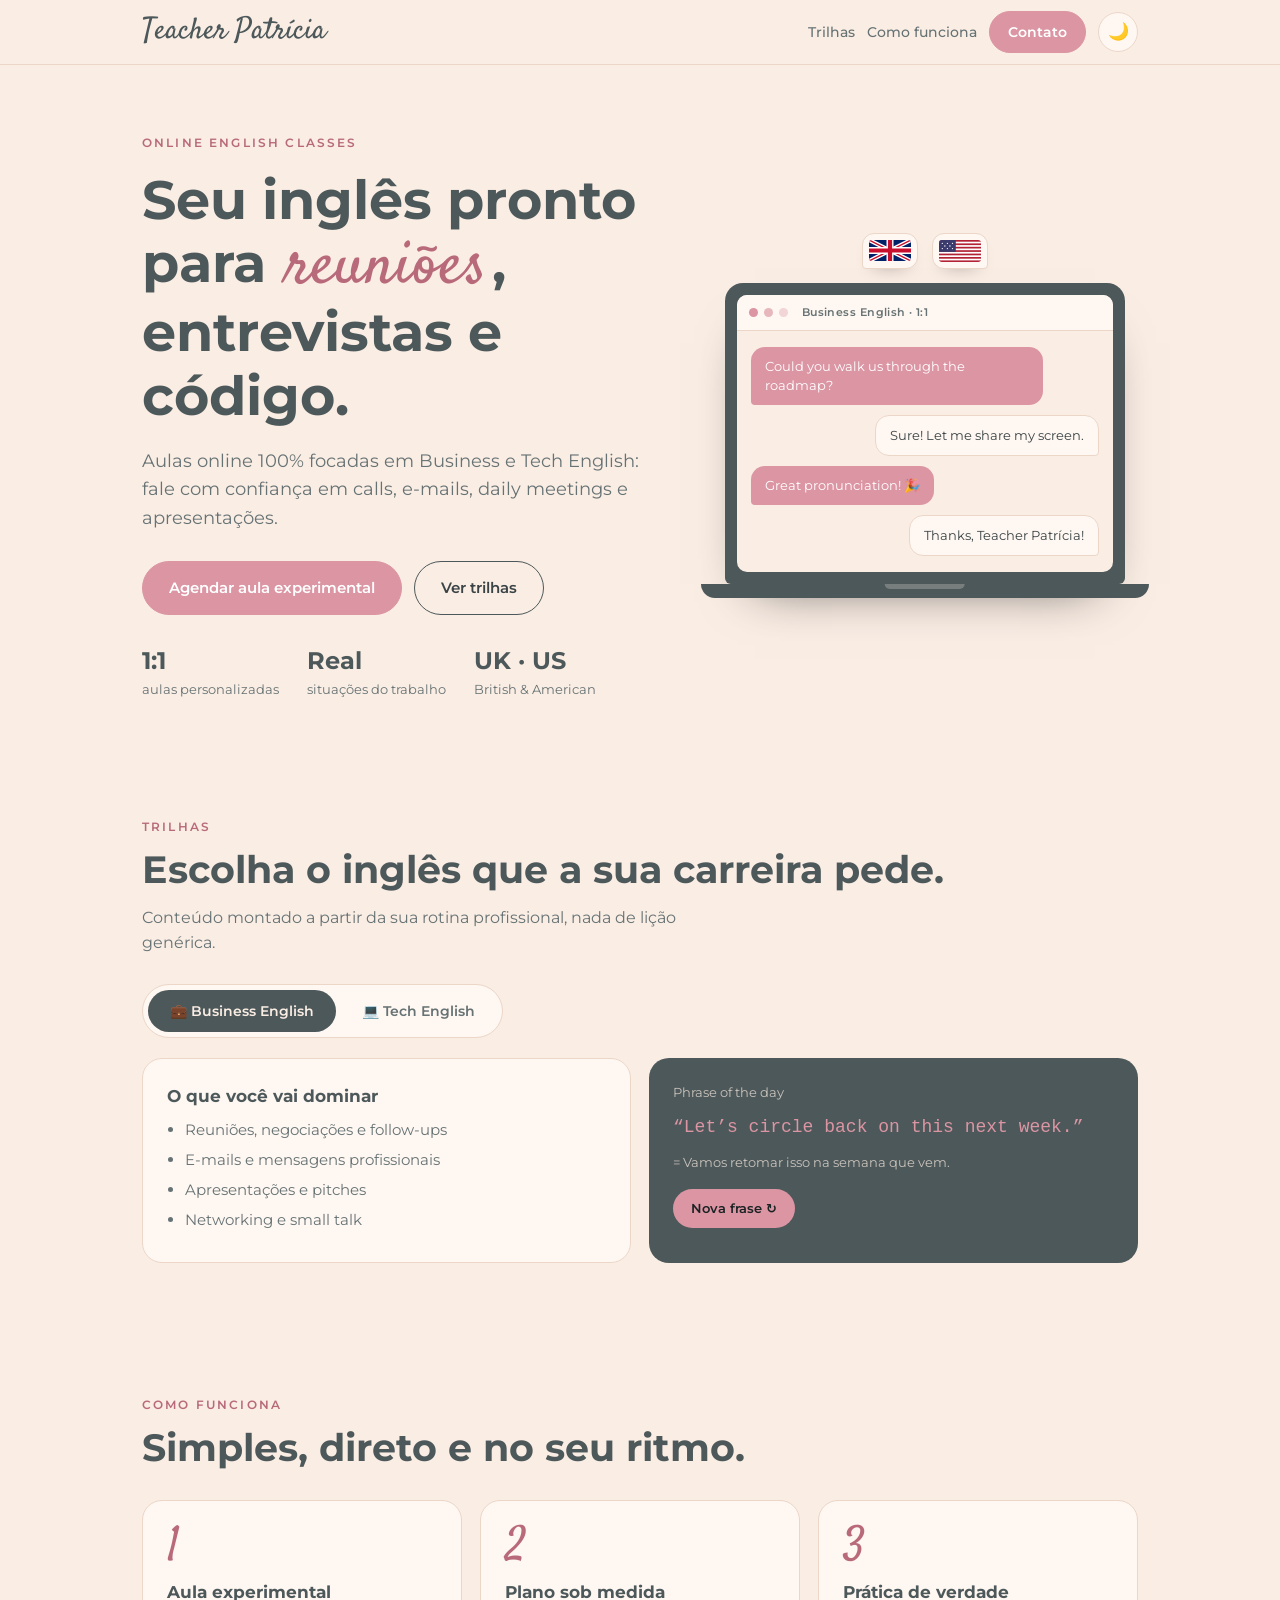
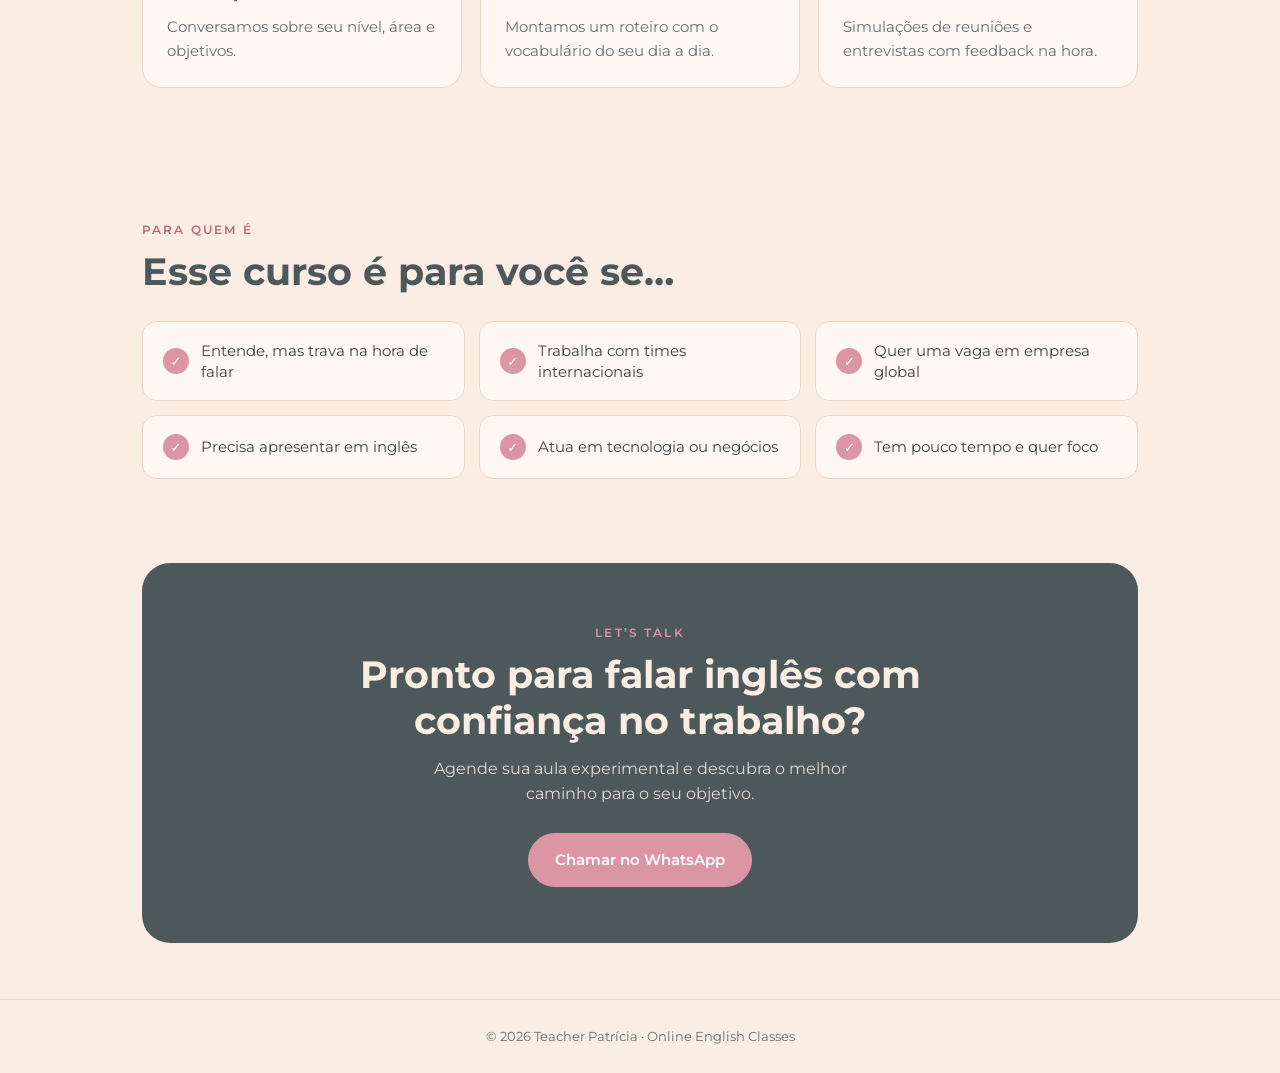
==== src/index.html @ dacc5a7e "Adição SRC do projeto." ====
<!DOCTYPE html>
<html lang="pt-BR">

<head>
  <meta charset="utf-8">
  <meta name="viewport" content="width=device-width, initial-scale=1, viewport-fit=cover">
  <title>Teacher Patrícia · Business &amp; Tech English</title>
  <meta name="description"
    content="Aulas online de inglês focadas em Business e Tech English. Fale com confiança em reuniões, entrevistas e no dia a dia de trabalho.">
  <link rel="preconnect" href="https://fonts.googleapis.com">
  <link rel="preconnect" href="https://fonts.gstatic.com" crossorigin>
  <link href="https://fonts.googleapis.com/css2?family=Montserrat:wght@400;500;600;700&family=Satisfy&display=swap"
    rel="stylesheet">
  <link rel="stylesheet" href="css/style.css">
</head>

<body>

  <header class="header">
    <div class="wrap nav">
      <a class="logo" href="#top">Teacher Patrícia</a>
      <div class="nav-r">
        <a class="nav-link" href="#tracks">Trilhas</a>
        <a class="nav-link" href="#how">Como funciona</a>
        <a class="btn btn-sm" href="#contato">Contato</a>
        <button id="theme" class="theme-btn" type="button" aria-label="Alternar tema claro/escuro">🌙</button>
      </div>
    </div>
  </header>

  <main class="wrap" id="top">

    <!-- HERO -->
    <section class="hero">
      <div class="hero-text">
        <span class="tag">Online English Classes</span>
        <h1>Seu inglês pronto para <em>reuniões</em>, entrevistas e código.</h1>
        <p class="lead">Aulas online 100% focadas em Business e Tech English: fale com confiança em calls, e-mails,
          daily meetings e apresentações.</p>
        <div class="cta">
          <a class="btn" href="#contato">Agendar aula experimental</a>
          <a class="btn btn-ghost" href="#tracks">Ver trilhas</a>
        </div>
        <ul class="stats">
          <li><b>1:1</b><span>aulas personalizadas</span></li>
          <li><b>Real</b><span>situações do trabalho</span></li>
          <li><b>UK · US</b><span>British &amp; American</span></li>
        </ul>
      </div>

      <div class="scene" aria-hidden="true">
        <div class="flags">
          <span class="flag">
            <svg viewBox="0 0 60 30">
              <rect width="60" height="30" fill="#012169" />
              <path d="M0 0L60 30M60 0L0 30" stroke="#fff" stroke-width="6" />
              <path d="M0 0L60 30M60 0L0 30" stroke="#C8102E" stroke-width="2" />
              <path d="M30 0V30M0 15H60" stroke="#fff" stroke-width="10" />
              <path d="M30 0V30M0 15H60" stroke="#C8102E" stroke-width="6" />
            </svg>
          </span>
          <span class="flag">
            <svg viewBox="0 0 38 20">
              <rect width="38" height="20" fill="#B22234" />
              <g fill="#fff">
                <rect y="1.54" width="38" height="1.54" />
                <rect y="4.62" width="38" height="1.54" />
                <rect y="7.69" width="38" height="1.54" />
                <rect y="10.77" width="38" height="1.54" />
                <rect y="13.85" width="38" height="1.54" />
                <rect y="16.92" width="38" height="1.54" />
              </g>
              <rect width="15.2" height="10.77" fill="#3C3B6E" />
              <g fill="#fff">
                <circle cx="3" cy="3" r=".6" />
                <circle cx="7.6" cy="3" r=".6" />
                <circle cx="12.2" cy="3" r=".6" />
                <circle cx="5.3" cy="5.4" r=".6" />
                <circle cx="9.9" cy="5.4" r=".6" />
                <circle cx="3" cy="7.8" r=".6" />
                <circle cx="7.6" cy="7.8" r=".6" />
                <circle cx="12.2" cy="7.8" r=".6" />
              </g>
            </svg>
          </span>
        </div>

        <div class="laptop">
          <div class="screen">
            <div class="screen-bar"><i></i><i></i><i></i><span>Business English · 1:1</span></div>
            <div class="chat">
              <p class="msg msg-t">Could you walk us through the roadmap?</p>
              <p class="msg msg-s">Sure! Let me share my screen.</p>
              <p class="msg msg-t">Great pronunciation! 🎉</p>
              <p class="msg msg-s">Thanks, Teacher Patrícia!</p>
            </div>
          </div>
        </div>
        <div class="deck"></div>
      </div>
    </section>

    <!-- TRILHAS -->
    <section id="tracks" class="section reveal">
      <span class="tag">Trilhas</span>
      <h2>Escolha o inglês que a sua carreira pede.</h2>
      <p class="sub">Conteúdo montado a partir da sua rotina profissional, nada de lição genérica.</p>

      <div class="tabs" role="tablist">
        <button class="on" type="button" role="tab" data-tab="biz">💼 Business English</button>
        <button type="button" role="tab" data-tab="tech">💻 Tech English</button>
      </div>

      <div class="panel on" id="biz">
        <div class="card">
          <h3>O que você vai dominar</h3>
          <ul>
            <li>Reuniões, negociações e follow-ups</li>
            <li>E-mails e mensagens profissionais</li>
            <li>Apresentações e pitches</li>
            <li>Networking e small talk</li>
          </ul>
        </div>
        <div class="phrase">
          <small>Phrase of the day</small>
          <p id="ph-biz">“Let’s circle back on this next week.”</p>
          <small id="tr-biz">= Vamos retomar isso na semana que vem.</small>
          <button type="button" data-next="biz">Nova frase ↻</button>
        </div>
      </div>

      <div class="panel" id="tech">
        <div class="card">
          <h3>O que você vai dominar</h3>
          <ul>
            <li>Daily, sprint planning e retrospectives</li>
            <li>Code review e documentação</li>
            <li>Entrevistas técnicas e behavioral</li>
            <li>Explicar bugs, deploys e arquitetura</li>
          </ul>
        </div>
        <div class="phrase">
          <small>Phrase of the day</small>
          <p id="ph-tech">“I’ll push a fix to staging today.”</p>
          <small id="tr-tech">= Vou subir uma correção no staging hoje.</small>
          <button type="button" data-next="tech">Nova frase ↻</button>
        </div>
      </div>
    </section>

    <!-- COMO FUNCIONA -->
    <section id="how" class="section reveal">
      <span class="tag">Como funciona</span>
      <h2>Simples, direto e no seu ritmo.</h2>
      <div class="steps">
        <div class="card">
          <div class="num">1</div>
          <h3>Aula experimental</h3>
          <p>Conversamos sobre seu nível, área e objetivos.</p>
        </div>
        <div class="card">
          <div class="num">2</div>
          <h3>Plano sob medida</h3>
          <p>Montamos um roteiro com o vocabulário do seu dia a dia.</p>
        </div>
        <div class="card">
          <div class="num">3</div>
          <h3>Prática de verdade</h3>
          <p>Simulações de reuniões e entrevistas com feedback na hora.</p>
        </div>
      </div>
    </section>

    <!-- PARA QUEM É -->
    <section class="section reveal">
      <span class="tag">Para quem é</span>
      <h2>Esse curso é para você se…</h2>
      <div class="fit">
        <div>Entende, mas trava na hora de falar</div>
        <div>Trabalha com times internacionais</div>
        <div>Quer uma vaga em empresa global</div>
        <div>Precisa apresentar em inglês</div>
        <div>Atua em tecnologia ou negócios</div>
        <div>Tem pouco tempo e quer foco</div>
      </div>
    </section>

    <!-- CTA FINAL -->
    <section id="contato" class="final reveal">
      <span class="tag">Let’s talk</span>
      <h2>Pronto para falar inglês com confiança no trabalho?</h2>
      <p>Agende sua aula experimental e descubra o melhor caminho para o seu objetivo.</p>
      <a class="btn"
        href="https://wa.me/5500000000000?text=Ol%C3%A1%20Teacher%20Patr%C3%ADcia!%20Quero%20saber%20mais%20sobre%20as%20aulas%20de%20Business%20%26%20Tech%20English.">Chamar
        no WhatsApp</a>
    </section>

  </main>

  <footer class="footer">© <span id="year"></span> Teacher Patrícia · Online English Classes</footer>

  <script src="js/main.js"></script>
</body>

</html>
---- src/css/style.css ----
/* ==========================================================
   Teacher Patrícia · Landing page
   Paleta: #4D585A (ardósia) · #DB95A3 (rosa) · #FAEDE4 (creme)
   Tipografia: Salamander Script / Simplicity (scripts) + Montserrat
   ========================================================== */

/* Fontes da marca: coloque os arquivos em /fonts para ativá-las.
   Enquanto não existirem, o navegador usa "Satisfy" como substituta. */
@font-face {
  font-family: "Salamander Script";
  src: local("Salamander Script"), url("../fonts/SalamanderScript.woff2") format("woff2"), url("../fonts/SalamanderScript.ttf") format("truetype");
  font-display: swap;
}

@font-face {
  font-family: "Simplicity";
  src: local("Simplicity"), url("../fonts/Simplicity.woff2") format("woff2"), url("../fonts/Simplicity.ttf") format("truetype");
  font-display: swap;
}

/* ---------- Tokens de tema ---------- */
:root {
  --bg: #FAEDE4;
  --surface: #FFF7F1;
  --text: #3A4446;
  --muted: #667274;
  --slate: #4D585A;
  --pink: #DB95A3;
  --pink-strong: #B86A7B;
  --line: #EBD6C8;
  --on-pink: #FFFFFF;
  --on-slate: #FAEDE4;
  --terminal: #4D585A;

  --script: "Salamander Script", "Satisfy", cursive;
  --script-2: "Simplicity", "Satisfy", cursive;
  --sans: "Montserrat", system-ui, -apple-system, "Segoe UI", sans-serif;

  box-sizing: border-box;
  padding-top: env(safe-area-inset-top, 0px);
  padding-bottom: env(safe-area-inset-bottom, 0px);
}

@media (prefers-color-scheme:dark) {
  :root:not([data-theme="light"]) {
    --bg: #1B2224;
    --surface: #252E30;
    --text: #F3E6DC;
    --muted: #A9B5B6;
    --slate: #F3E6DC;
    --pink: #DB95A3;
    --pink-strong: #E6A6B3;
    --line: #37444A;
    --on-pink: #1B2224;
    --on-slate: #F3E6DC;
    --terminal: #0F1517;
  }
}

:root[data-theme="dark"] {
  --bg: #1B2224;
  --surface: #252E30;
  --text: #F3E6DC;
  --muted: #A9B5B6;
  --slate: #F3E6DC;
  --pink: #DB95A3;
  --pink-strong: #E6A6B3;
  --line: #37444A;
  --on-pink: #1B2224;
  --on-slate: #F3E6DC;
  --terminal: #0F1517;
}

/* ---------- Base ---------- */
*,
*::before,
*::after {
  box-sizing: border-box
}

html {
  scroll-behavior: smooth;
  scroll-padding-top: calc(72px + env(safe-area-inset-top, 0px))
}

body {
  margin: 0;
  background: var(--bg);
  color: var(--text);
  font-family: var(--sans);
  line-height: 1.6;
  transition: background .3s, color .3s
}

button {
  font: inherit;
  cursor: pointer
}

img,
svg {
  max-width: 100%;
  display: block
}

.wrap {
  max-width: 1040px;
  margin: 0 auto;
  padding: 0 22px
}

/* ---------- Header ---------- */
.header {
  position: sticky;
  top: env(safe-area-inset-top, 0px);
  z-index: 20;
  background: color-mix(in srgb, var(--bg) 88%, transparent);
  backdrop-filter: blur(10px);
  -webkit-backdrop-filter: blur(10px);
  border-bottom: 1px solid var(--line)
}

.nav {
  display: flex;
  align-items: center;
  justify-content: space-between;
  height: 64px
}

.logo {
  font-family: var(--script);
  font-size: 30px;
  line-height: 1;
  color: var(--slate);
  text-decoration: none;
  white-space: nowrap
}

.nav-r {
  display: flex;
  align-items: center;
  gap: 12px
}

.nav-link {
  color: var(--muted);
  text-decoration: none;
  font-size: 14px;
  font-weight: 500
}

.nav-link:hover {
  color: var(--text)
}

@media(max-width:640px) {
  .nav-link {
    display: none
  }
}

.theme-btn {
  width: 40px;
  height: 40px;
  border-radius: 50%;
  border: 1px solid var(--line);
  background: var(--surface);
  color: var(--text);
  font-size: 17px;
  line-height: 1
}

/* ---------- Botões ---------- */
.btn {
  display: inline-block;
  background: var(--pink);
  color: var(--on-pink);
  padding: 14px 26px;
  border-radius: 999px;
  font-weight: 600;
  font-size: 15px;
  text-decoration: none;
  border: 1.5px solid var(--pink);
  transition: transform .2s, box-shadow .2s
}

.btn:hover {
  transform: translateY(-2px);
  box-shadow: 0 10px 24px -12px var(--pink-strong)
}

.btn-ghost {
  background: transparent;
  color: var(--text);
  border-color: var(--slate)
}

.btn-sm {
  padding: 9px 18px;
  font-size: 14px
}

/* ---------- Tipografia ---------- */
.tag {
  display: inline-block;
  font-size: 12px;
  letter-spacing: .18em;
  text-transform: uppercase;
  font-weight: 600;
  color: var(--pink-strong)
}

h1,
h2,
h3 {
  color: var(--slate);
  margin: 0
}

h1 {
  font-size: clamp(32px, 5.2vw, 54px);
  line-height: 1.18;
  margin: 14px 0 18px;
  font-weight: 700
}

h1 em {
  font-family: var(--script);
  font-style: normal;
  font-weight: 400;
  color: var(--pink-strong);
  font-size: 1.2em;
  line-height: 1;
  padding: 0 .08em
}

h2 {
  font-size: clamp(26px, 4vw, 38px);
  line-height: 1.2;
  margin: 8px 0 12px
}

h3 {
  font-size: 17px;
  margin-bottom: 8px
}

.lead {
  font-size: 18px;
  color: var(--muted);
  max-width: 520px;
  margin: 0
}

.sub {
  color: var(--muted);
  max-width: 560px;
  margin: 0
}

/* ---------- Hero ---------- */
.hero {
  display: grid;
  grid-template-columns: 1.1fr .9fr;
  gap: 48px;
  align-items: center;
  padding: 64px 0 48px
}

@media(max-width:860px) {
  .hero {
    grid-template-columns: 1fr;
    gap: 36px;
    padding-top: 36px
  }
}

.cta {
  display: flex;
  flex-wrap: wrap;
  gap: 12px;
  margin: 28px 0 0
}

.stats {
  display: flex;
  flex-wrap: wrap;
  gap: 28px;
  list-style: none;
  padding: 0;
  margin: 32px 0 0
}

.stats b {
  display: block;
  font-size: 24px;
  line-height: 1.2;
  color: var(--slate)
}

.stats span {
  font-size: 13px;
  color: var(--muted)
}

/* ---------- Cena do notebook (fluxo normal, sem posições absolutas) ---------- */
.scene {
  display: flex;
  flex-direction: column;
  align-items: center;
  gap: 14px;
  width: 100%;
  max-width: 400px;
  margin: 0 auto
}

.flags {
  display: flex;
  gap: 14px
}

.flag {
  width: 56px;
  padding: 6px;
  border-radius: 12px 12px 12px 4px;
  background: var(--surface);
  border: 1px solid var(--line);
  box-shadow: 0 8px 18px -12px #0006;
  animation: float 5s ease-in-out infinite
}

.flag:nth-child(2) {
  border-radius: 12px 12px 4px 12px;
  animation-delay: 1.4s
}

.flag svg {
  width: 100%;
  height: auto;
  border-radius: 3px
}

@keyframes float {
  50% {
    transform: translateY(-6px)
  }
}

.laptop {
  width: 100%;
  background: var(--slate);
  border-radius: 18px 18px 6px 6px;
  padding: 12px;
  box-shadow: 0 30px 50px -30px #000a
}

.screen {
  background: var(--bg);
  border-radius: 10px;
  overflow: hidden
}

.screen-bar {
  display: flex;
  align-items: center;
  gap: 6px;
  padding: 9px 12px;
  background: var(--surface);
  border-bottom: 1px solid var(--line)
}

.screen-bar i {
  width: 9px;
  height: 9px;
  border-radius: 50%;
  background: var(--pink)
}

.screen-bar i:nth-child(2) {
  opacity: .65
}

.screen-bar i:nth-child(3) {
  opacity: .35
}

.screen-bar span {
  margin-left: 8px;
  font-size: 11px;
  font-weight: 600;
  letter-spacing: .04em;
  color: var(--muted)
}

.chat {
  display: flex;
  flex-direction: column;
  gap: 10px;
  padding: 16px 14px;
  min-height: 230px
}

.msg {
  margin: 0;
  padding: 10px 14px;
  max-width: 84%;
  font-size: 13px;
  line-height: 1.45;
  overflow-wrap: break-word;
  opacity: 0;
  transform: translateY(8px);
  animation: pop .45s ease forwards
}

.msg-t {
  align-self: flex-start;
  background: var(--pink);
  color: var(--on-pink);
  border-radius: 14px 14px 14px 4px
}

.msg-s {
  align-self: flex-end;
  background: var(--surface);
  color: var(--text);
  border: 1px solid var(--line);
  border-radius: 14px 14px 4px 14px
}

.msg:nth-child(1) {
  animation-delay: .4s
}

.msg:nth-child(2) {
  animation-delay: 1.3s
}

.msg:nth-child(3) {
  animation-delay: 2.2s
}

.msg:nth-child(4) {
  animation-delay: 3.1s
}

@keyframes pop {
  to {
    opacity: 1;
    transform: none
  }
}

.deck {
  width: 112%;
  height: 14px;
  margin-top: -14px;
  background: var(--slate);
  border-radius: 0 0 18px 18px;
  position: relative;
  box-shadow: 0 14px 24px -14px #0008
}

.deck::after {
  content: "";
  position: absolute;
  left: 50%;
  top: 0;
  width: 18%;
  height: 5px;
  transform: translateX(-50%);
  background: color-mix(in srgb, var(--bg) 25%, var(--slate));
  border-radius: 0 0 8px 8px
}

@media(max-width:480px) {
  .deck {
    width: 106%
  }
}

/* ---------- Seções ---------- */
.section {
  padding: 64px 0
}

.tabs {
  display: inline-flex;
  flex-wrap: wrap;
  gap: 4px;
  background: var(--surface);
  border: 1px solid var(--line);
  border-radius: 999px;
  padding: 5px;
  margin: 28px 0 20px
}

.tabs button {
  border: 0;
  background: none;
  color: var(--muted);
  padding: 10px 22px;
  border-radius: 999px;
  font-weight: 600;
  font-size: 14px
}

.tabs button.on {
  background: var(--slate);
  color: var(--bg)
}

.panel {
  display: none;
  grid-template-columns: 1fr 1fr;
  gap: 18px
}

.panel.on {
  display: grid;
  animation: pop .4s ease both
}

@media(max-width:720px) {
  .panel.on {
    grid-template-columns: 1fr
  }
}

.card {
  background: var(--surface);
  border: 1px solid var(--line);
  border-radius: 20px;
  padding: 24px;
  transition: transform .25s
}

.card:hover {
  transform: translateY(-4px)
}

.card p {
  margin: 0;
  color: var(--muted);
  font-size: 15px
}

.card ul {
  margin: 0;
  padding-left: 18px;
  color: var(--muted);
  font-size: 15px
}

.card li {
  margin: 6px 0
}

.phrase {
  background: var(--terminal);
  color: #F3E6DC;
  border-radius: 20px;
  padding: 24px;
  display: flex;
  flex-direction: column;
  gap: 8px;
  align-items: flex-start
}

.phrase small {
  opacity: .75;
  font-size: 13px
}

.phrase p {
  margin: 4px 0;
  font-family: ui-monospace, Menlo, Consolas, monospace;
  font-size: 18px;
  line-height: 1.4;
  color: var(--pink)
}

.phrase button {
  margin-top: 8px;
  background: var(--pink);
  color: #1B2224;
  border: 0;
  border-radius: 999px;
  padding: 9px 18px;
  font-weight: 600;
  font-size: 13px
}

.steps {
  display: grid;
  grid-template-columns: repeat(3, 1fr);
  gap: 18px;
  margin-top: 30px
}

@media(max-width:720px) {
  .steps {
    grid-template-columns: 1fr
  }
}

.num {
  font-family: var(--script-2);
  font-size: 48px;
  line-height: 1;
  color: var(--pink-strong);
  margin-bottom: 6px
}

.fit {
  display: grid;
  grid-template-columns: repeat(3, 1fr);
  gap: 14px;
  margin-top: 26px
}

.fit div {
  display: flex;
  align-items: center;
  gap: 12px;
  background: var(--surface);
  border: 1px solid var(--line);
  border-radius: 14px;
  padding: 18px 20px;
  font-size: 15px;
  line-height: 1.4
}

.fit div::before {
  content: "✓";
  flex: none;
  display: grid;
  place-items: center;
  width: 26px;
  height: 26px;
  border-radius: 50%;
  background: var(--pink);
  color: var(--on-pink);
  font-size: 13px;
  font-weight: 700
}

@media(max-width:860px) {
  .fit {
    grid-template-columns: repeat(2, 1fr)
  }
}

@media(max-width:520px) {
  .fit {
    grid-template-columns: 1fr
  }
}

.final {
  background: var(--slate);
  color: var(--on-slate);
  border-radius: 28px;
  padding: 56px 24px;
  text-align: center;
  margin: 20px 0 56px
}

.final .tag {
  color: var(--pink)
}

.final h2 {
  color: var(--on-slate);
  max-width: 640px;
  margin-left: auto;
  margin-right: auto
}

.final p {
  max-width: 480px;
  margin: 0 auto 26px;
  opacity: .88
}

:root[data-theme="dark"] .final {
  background: var(--surface);
  color: var(--text);
  border: 1px solid var(--line)
}

:root[data-theme="dark"] .final h2 {
  color: var(--text)
}

@media (prefers-color-scheme:dark) {
  :root:not([data-theme="light"]) .final {
    background: var(--surface);
    color: var(--text);
    border: 1px solid var(--line)
  }

  :root:not([data-theme="light"]) .final h2 {
    color: var(--text)
  }
}

.footer {
  border-top: 1px solid var(--line);
  padding: 26px 22px;
  text-align: center;
  color: var(--muted);
  font-size: 13px
}

/* ---------- Reveal ao rolar ---------- */
.reveal {
  opacity: 0;
  transform: translateY(20px);
  transition: opacity .7s, transform .7s
}

.reveal.in {
  opacity: 1;
  transform: none
}

@media (prefers-reduced-motion:reduce) {

  *,
  *::before,
  *::after {
    animation: none !important;
    transition: none !important
  }

  .msg,
  .reveal {
    opacity: 1;
    transform: none
  }
}
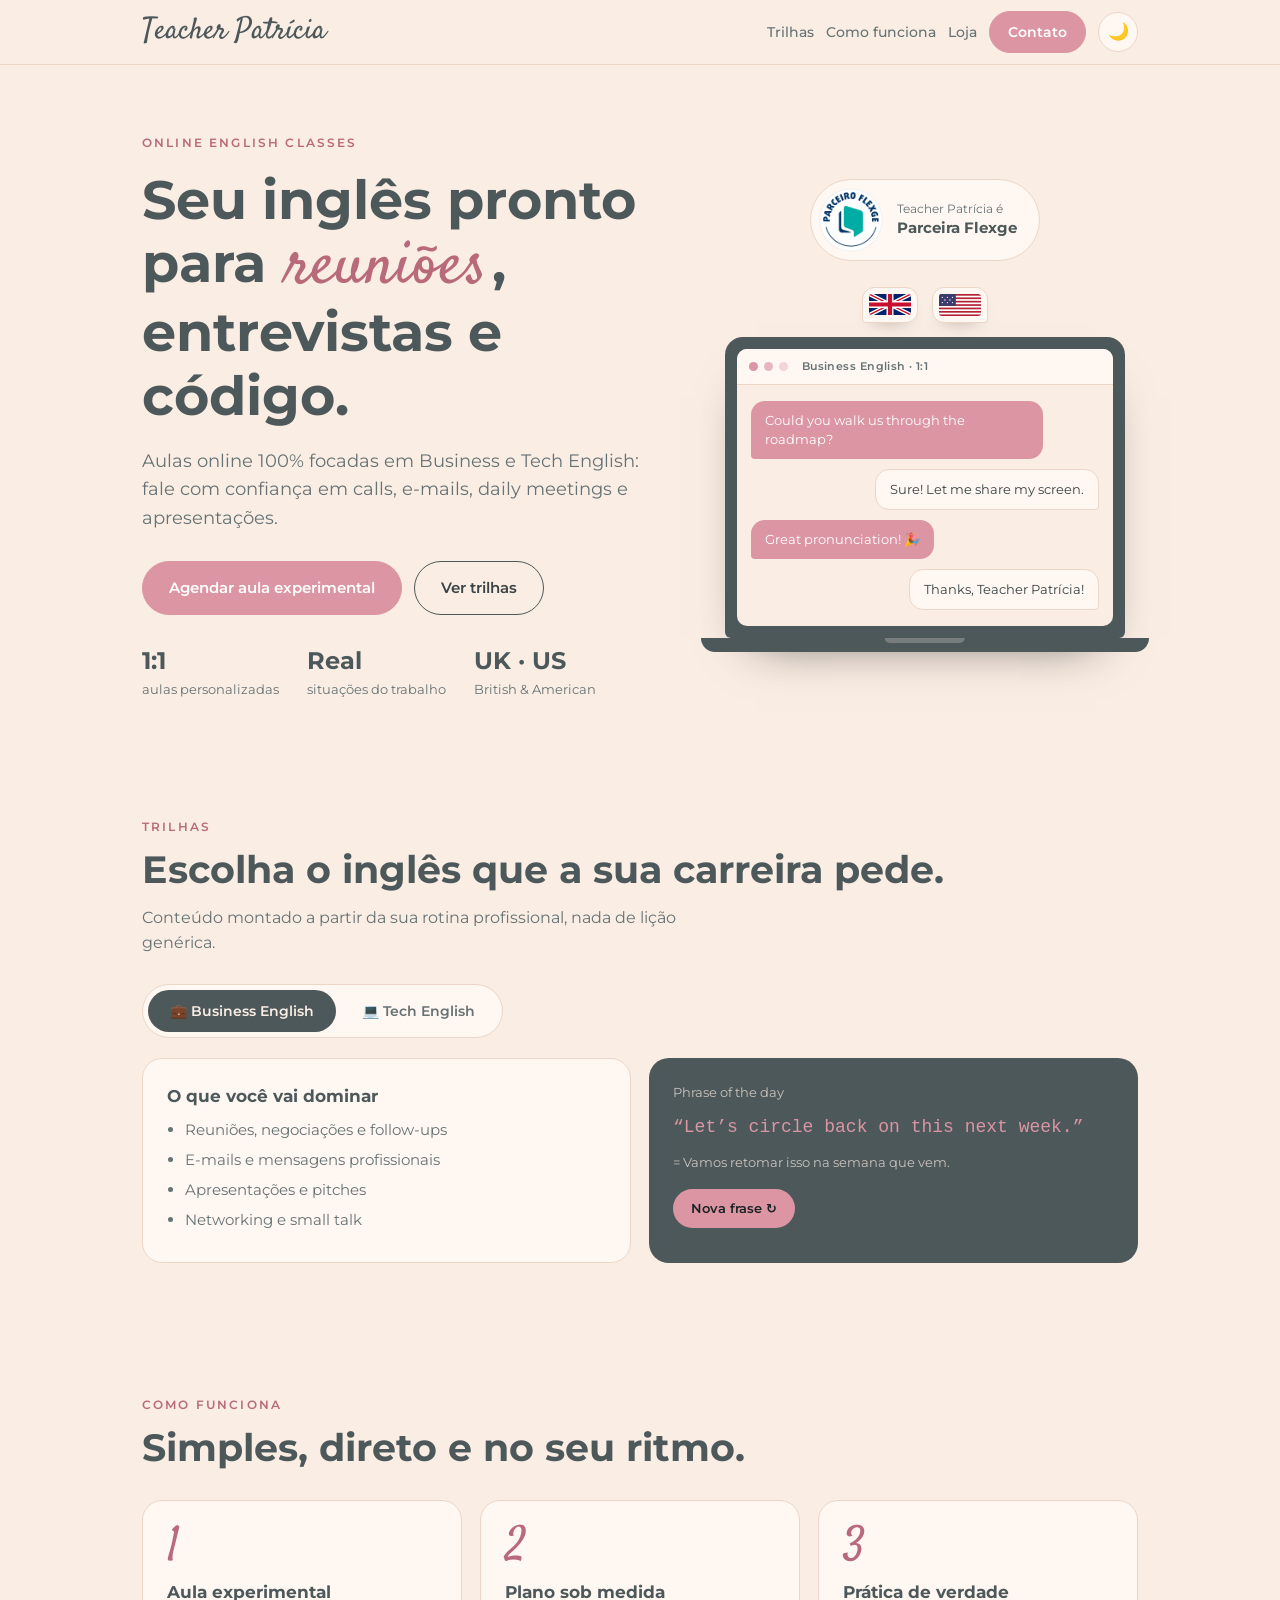
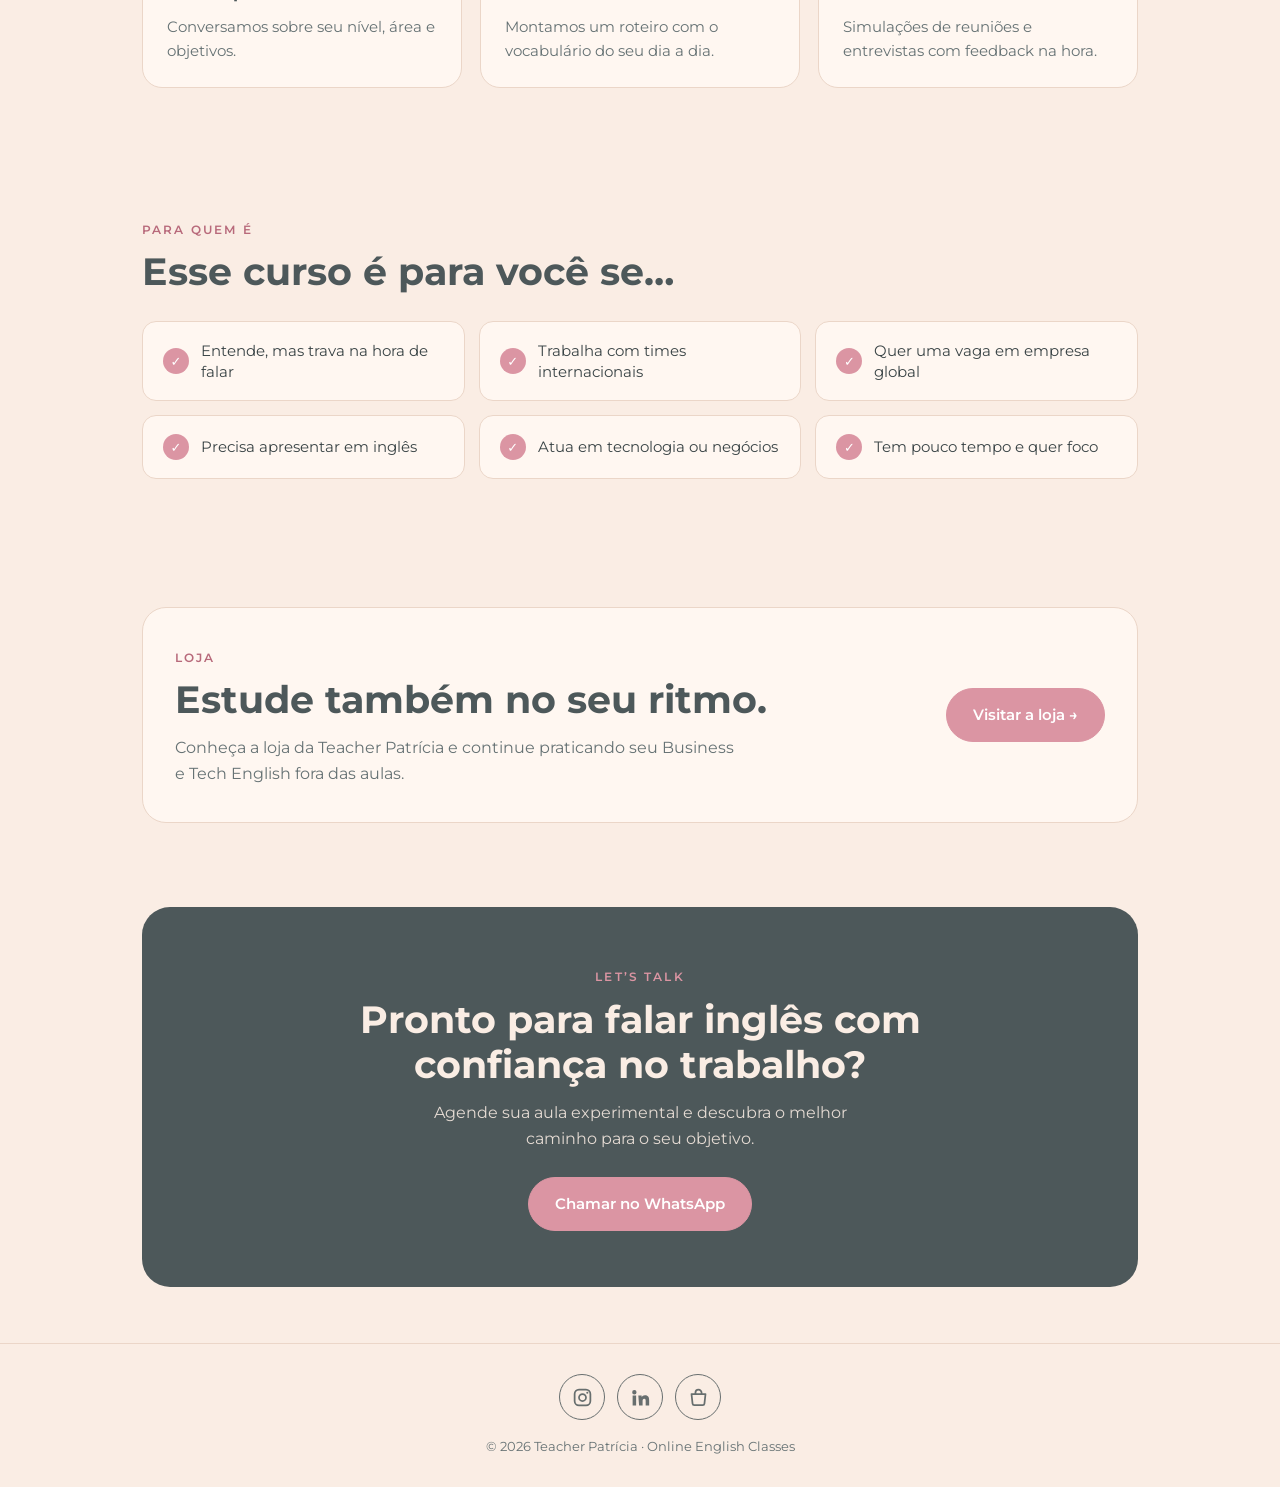
==== commit 80bd8135: "Criação do html da loja e 404, adição de selo flexge." ====
--- a/src/index.html
+++ b/src/index.html
@@ -22,6 +22,7 @@
       <div class="nav-r">
         <a class="nav-link" href="#tracks">Trilhas</a>
         <a class="nav-link" href="#how">Como funciona</a>
+        <a class="nav-link" href="loja.html" target="_blank" rel="noopener" aria-label="Loja">Loja</a>
         <a class="btn btn-sm" href="#contato">Contato</a>
         <button id="theme" class="theme-btn" type="button" aria-label="Alternar tema claro/escuro">🌙</button>
       </div>
@@ -48,55 +49,62 @@
         </ul>
       </div>
 
-      <div class="scene" aria-hidden="true">
-        <div class="flags">
-          <span class="flag">
-            <svg viewBox="0 0 60 30">
-              <rect width="60" height="30" fill="#012169" />
-              <path d="M0 0L60 30M60 0L0 30" stroke="#fff" stroke-width="6" />
-              <path d="M0 0L60 30M60 0L0 30" stroke="#C8102E" stroke-width="2" />
-              <path d="M30 0V30M0 15H60" stroke="#fff" stroke-width="10" />
-              <path d="M30 0V30M0 15H60" stroke="#C8102E" stroke-width="6" />
-            </svg>
-          </span>
-          <span class="flag">
-            <svg viewBox="0 0 38 20">
-              <rect width="38" height="20" fill="#B22234" />
-              <g fill="#fff">
-                <rect y="1.54" width="38" height="1.54" />
-                <rect y="4.62" width="38" height="1.54" />
-                <rect y="7.69" width="38" height="1.54" />
-                <rect y="10.77" width="38" height="1.54" />
-                <rect y="13.85" width="38" height="1.54" />
-                <rect y="16.92" width="38" height="1.54" />
-              </g>
-              <rect width="15.2" height="10.77" fill="#3C3B6E" />
-              <g fill="#fff">
-                <circle cx="3" cy="3" r=".6" />
-                <circle cx="7.6" cy="3" r=".6" />
-                <circle cx="12.2" cy="3" r=".6" />
-                <circle cx="5.3" cy="5.4" r=".6" />
-                <circle cx="9.9" cy="5.4" r=".6" />
-                <circle cx="3" cy="7.8" r=".6" />
-                <circle cx="7.6" cy="7.8" r=".6" />
-                <circle cx="12.2" cy="7.8" r=".6" />
-              </g>
-            </svg>
-          </span>
-        </div>
-
-        <div class="laptop">
-          <div class="screen">
-            <div class="screen-bar"><i></i><i></i><i></i><span>Business English · 1:1</span></div>
-            <div class="chat">
-              <p class="msg msg-t">Could you walk us through the roadmap?</p>
-              <p class="msg msg-s">Sure! Let me share my screen.</p>
-              <p class="msg msg-t">Great pronunciation! 🎉</p>
-              <p class="msg msg-s">Thanks, Teacher Patrícia!</p>
+      <div class="hero-side">
+        <div class="partner">
+          <img src="img/selo-parceiro-flexge.png" width="84" height="84" alt="Selo Parceiro Flexge">
+          <p>Teacher Patrícia é<b>Parceira Flexge</b></p>
+        </div>
+
+        <div class="scene" aria-hidden="true">
+          <div class="flags">
+            <span class="flag">
+              <svg viewBox="0 0 60 30">
+                <rect width="60" height="30" fill="#012169" />
+                <path d="M0 0L60 30M60 0L0 30" stroke="#fff" stroke-width="6" />
+                <path d="M0 0L60 30M60 0L0 30" stroke="#C8102E" stroke-width="2" />
+                <path d="M30 0V30M0 15H60" stroke="#fff" stroke-width="10" />
+                <path d="M30 0V30M0 15H60" stroke="#C8102E" stroke-width="6" />
+              </svg>
+            </span>
+            <span class="flag">
+              <svg viewBox="0 0 38 20">
+                <rect width="38" height="20" fill="#B22234" />
+                <g fill="#fff">
+                  <rect y="1.54" width="38" height="1.54" />
+                  <rect y="4.62" width="38" height="1.54" />
+                  <rect y="7.69" width="38" height="1.54" />
+                  <rect y="10.77" width="38" height="1.54" />
+                  <rect y="13.85" width="38" height="1.54" />
+                  <rect y="16.92" width="38" height="1.54" />
+                </g>
+                <rect width="15.2" height="10.77" fill="#3C3B6E" />
+                <g fill="#fff">
+                  <circle cx="3" cy="3" r=".6" />
+                  <circle cx="7.6" cy="3" r=".6" />
+                  <circle cx="12.2" cy="3" r=".6" />
+                  <circle cx="5.3" cy="5.4" r=".6" />
+                  <circle cx="9.9" cy="5.4" r=".6" />
+                  <circle cx="3" cy="7.8" r=".6" />
+                  <circle cx="7.6" cy="7.8" r=".6" />
+                  <circle cx="12.2" cy="7.8" r=".6" />
+                </g>
+              </svg>
+            </span>
+          </div>
+
+          <div class="laptop">
+            <div class="screen">
+              <div class="screen-bar"><i></i><i></i><i></i><span>Business English · 1:1</span></div>
+              <div class="chat">
+                <p class="msg msg-t">Could you walk us through the roadmap?</p>
+                <p class="msg msg-s">Sure! Let me share my screen.</p>
+                <p class="msg msg-t">Great pronunciation! 🎉</p>
+                <p class="msg msg-s">Thanks, Teacher Patrícia!</p>
+              </div>
             </div>
           </div>
-        </div>
-        <div class="deck"></div>
+          <div class="deck"></div>
+        </div>
       </div>
     </section>
 
@@ -185,6 +193,19 @@
       </div>
     </section>
 
+    <!-- LOJA -->
+    <section id="loja" class="section reveal">
+      <div class="store">
+        <div>
+          <span class="tag">Loja</span>
+          <h2>Estude também no seu ritmo.</h2>
+          <p class="sub">Conheça a loja da Teacher Patrícia e continue praticando seu Business e Tech English fora das
+            aulas.</p>
+        </div>
+        <a class="btn" href="loja.html" target="_blank" rel="noopener">Visitar a loja →</a>
+      </div>
+    </section>
+
     <!-- CTA FINAL -->
     <section id="contato" class="final reveal">
       <span class="tag">Let’s talk</span>
@@ -197,7 +218,31 @@
 
   </main>
 
-  <footer class="footer">© <span id="year"></span> Teacher Patrícia · Online English Classes</footer>
+  <footer class="footer">
+    <div class="social">
+      <a href="https://instagram.com/teacherpatricia.insta" target="_blank" rel="noopener" aria-label="Instagram">
+        <svg viewBox="0 0 24 24" aria-hidden="true">
+          <rect x="3" y="3" width="18" height="18" rx="5" fill="none" stroke="currentColor" stroke-width="2" />
+          <circle cx="12" cy="12" r="4" fill="none" stroke="currentColor" stroke-width="2" />
+          <circle cx="17.5" cy="6.5" r="1.2" fill="currentColor" />
+        </svg>
+      </a>
+      <a href="https://www.linkedin.com/in/teacherpatricianet/" target="_blank" rel="noopener" aria-label="LinkedIn">
+        <svg viewBox="0 0 24 24" aria-hidden="true">
+          <path fill="currentColor"
+            d="M4.98 3.5a2.5 2.5 0 1 1 0 5 2.5 2.5 0 0 1 0-5zM3 9.75h4V21H3zM9.5 9.75h3.8v1.6h.05c.53-1 1.83-2.05 3.77-2.05 4.03 0 4.78 2.65 4.78 6.1V21h-4v-4.9c0-1.17-.02-2.67-1.63-2.67-1.63 0-1.88 1.27-1.88 2.59V21h-4z" />
+        </svg>
+      </a>
+      <a href="loja.html" target="_blank" rel="noopener" aria-label="Loja">
+        <svg viewBox="0 0 24 24" aria-hidden="true">
+          <path d="M4 8h16l-1.2 11a2 2 0 0 1-2 1.8H7.2a2 2 0 0 1-2-1.8L4 8z" fill="none" stroke="currentColor"
+            stroke-width="2" stroke-linejoin="round" />
+          <path d="M8.5 8V6.5a3.5 3.5 0 0 1 7 0V8" fill="none" stroke="currentColor" stroke-width="2" />
+        </svg>
+      </a>
+    </div>
+    <p>© <span id="year"></span> Teacher Patrícia · Online English Classes</p>
+  </footer>
 
   <script src="js/main.js"></script>
 </body>
--- a/src/css/style.css
+++ b/src/css/style.css
@@ -6,736 +6,202 @@
 
 /* Fontes da marca: coloque os arquivos em /fonts para ativá-las.
    Enquanto não existirem, o navegador usa "Satisfy" como substituta. */
-@font-face {
-  font-family: "Salamander Script";
-  src: local("Salamander Script"), url("../fonts/SalamanderScript.woff2") format("woff2"), url("../fonts/SalamanderScript.ttf") format("truetype");
-  font-display: swap;
-}
-
-@font-face {
-  font-family: "Simplicity";
-  src: local("Simplicity"), url("../fonts/Simplicity.woff2") format("woff2"), url("../fonts/Simplicity.ttf") format("truetype");
-  font-display: swap;
+@font-face{
+  font-family:"Salamander Script";
+  src:local("Salamander Script"),url("../fonts/SalamanderScript.woff2") format("woff2"),url("../fonts/SalamanderScript.ttf") format("truetype");
+  font-display:swap;
+}
+@font-face{
+  font-family:"Simplicity";
+  src:local("Simplicity"),url("../fonts/Simplicity.woff2") format("woff2"),url("../fonts/Simplicity.ttf") format("truetype");
+  font-display:swap;
 }
 
 /* ---------- Tokens de tema ---------- */
-:root {
-  --bg: #FAEDE4;
-  --surface: #FFF7F1;
-  --text: #3A4446;
-  --muted: #667274;
-  --slate: #4D585A;
-  --pink: #DB95A3;
-  --pink-strong: #B86A7B;
-  --line: #EBD6C8;
-  --on-pink: #FFFFFF;
-  --on-slate: #FAEDE4;
-  --terminal: #4D585A;
-
-  --script: "Salamander Script", "Satisfy", cursive;
-  --script-2: "Simplicity", "Satisfy", cursive;
-  --sans: "Montserrat", system-ui, -apple-system, "Segoe UI", sans-serif;
-
-  box-sizing: border-box;
-  padding-top: env(safe-area-inset-top, 0px);
-  padding-bottom: env(safe-area-inset-bottom, 0px);
-}
-
-@media (prefers-color-scheme:dark) {
-  :root:not([data-theme="light"]) {
-    --bg: #1B2224;
-    --surface: #252E30;
-    --text: #F3E6DC;
-    --muted: #A9B5B6;
-    --slate: #F3E6DC;
-    --pink: #DB95A3;
-    --pink-strong: #E6A6B3;
-    --line: #37444A;
-    --on-pink: #1B2224;
-    --on-slate: #F3E6DC;
-    --terminal: #0F1517;
+:root{
+  --bg:#FAEDE4;
+  --surface:#FFF7F1;
+  --text:#3A4446;
+  --muted:#667274;
+  --slate:#4D585A;
+  --pink:#DB95A3;
+  --pink-strong:#B86A7B;
+  --line:#EBD6C8;
+  --on-pink:#FFFFFF;
+  --on-slate:#FAEDE4;
+  --terminal:#4D585A;
+
+  --script:"Salamander Script","Satisfy",cursive;
+  --script-2:"Simplicity","Satisfy",cursive;
+  --sans:"Montserrat",system-ui,-apple-system,"Segoe UI",sans-serif;
+
+  box-sizing:border-box;
+  padding-top:env(safe-area-inset-top,0px);
+  padding-bottom:env(safe-area-inset-bottom,0px);
+}
+@media (prefers-color-scheme:dark){
+  :root:not([data-theme="light"]){
+    --bg:#1B2224;--surface:#252E30;--text:#F3E6DC;--muted:#A9B5B6;--slate:#F3E6DC;
+    --pink:#DB95A3;--pink-strong:#E6A6B3;--line:#37444A;--on-pink:#1B2224;--on-slate:#F3E6DC;--terminal:#0F1517;
   }
 }
-
-:root[data-theme="dark"] {
-  --bg: #1B2224;
-  --surface: #252E30;
-  --text: #F3E6DC;
-  --muted: #A9B5B6;
-  --slate: #F3E6DC;
-  --pink: #DB95A3;
-  --pink-strong: #E6A6B3;
-  --line: #37444A;
-  --on-pink: #1B2224;
-  --on-slate: #F3E6DC;
-  --terminal: #0F1517;
+:root[data-theme="dark"]{
+  --bg:#1B2224;--surface:#252E30;--text:#F3E6DC;--muted:#A9B5B6;--slate:#F3E6DC;
+  --pink:#DB95A3;--pink-strong:#E6A6B3;--line:#37444A;--on-pink:#1B2224;--on-slate:#F3E6DC;--terminal:#0F1517;
 }
 
 /* ---------- Base ---------- */
-*,
-*::before,
-*::after {
-  box-sizing: border-box
-}
-
-html {
-  scroll-behavior: smooth;
-  scroll-padding-top: calc(72px + env(safe-area-inset-top, 0px))
-}
-
-body {
-  margin: 0;
-  background: var(--bg);
-  color: var(--text);
-  font-family: var(--sans);
-  line-height: 1.6;
-  transition: background .3s, color .3s
-}
-
-button {
-  font: inherit;
-  cursor: pointer
-}
-
-img,
-svg {
-  max-width: 100%;
-  display: block
-}
-
-.wrap {
-  max-width: 1040px;
-  margin: 0 auto;
-  padding: 0 22px
-}
+*,*::before,*::after{box-sizing:border-box}
+html{scroll-behavior:smooth;scroll-padding-top:calc(72px + env(safe-area-inset-top,0px))}
+body{margin:0;background:var(--bg);color:var(--text);font-family:var(--sans);line-height:1.6;transition:background .3s,color .3s}
+button{font:inherit;cursor:pointer}
+img,svg{max-width:100%;display:block}
+.wrap{max-width:1040px;margin:0 auto;padding:0 22px}
 
 /* ---------- Header ---------- */
-.header {
-  position: sticky;
-  top: env(safe-area-inset-top, 0px);
-  z-index: 20;
-  background: color-mix(in srgb, var(--bg) 88%, transparent);
-  backdrop-filter: blur(10px);
-  -webkit-backdrop-filter: blur(10px);
-  border-bottom: 1px solid var(--line)
-}
-
-.nav {
-  display: flex;
-  align-items: center;
-  justify-content: space-between;
-  height: 64px
-}
-
-.logo {
-  font-family: var(--script);
-  font-size: 30px;
-  line-height: 1;
-  color: var(--slate);
-  text-decoration: none;
-  white-space: nowrap
-}
-
-.nav-r {
-  display: flex;
-  align-items: center;
-  gap: 12px
-}
-
-.nav-link {
-  color: var(--muted);
-  text-decoration: none;
-  font-size: 14px;
-  font-weight: 500
-}
-
-.nav-link:hover {
-  color: var(--text)
-}
-
-@media(max-width:640px) {
-  .nav-link {
-    display: none
-  }
-}
-
-.theme-btn {
-  width: 40px;
-  height: 40px;
-  border-radius: 50%;
-  border: 1px solid var(--line);
-  background: var(--surface);
-  color: var(--text);
-  font-size: 17px;
-  line-height: 1
-}
+.header{position:sticky;top:env(safe-area-inset-top,0px);z-index:20;background:color-mix(in srgb,var(--bg) 88%,transparent);backdrop-filter:blur(10px);-webkit-backdrop-filter:blur(10px);border-bottom:1px solid var(--line)}
+.nav{display:flex;align-items:center;justify-content:space-between;height:64px}
+.logo{font-family:var(--script);font-size:30px;line-height:1;color:var(--slate);text-decoration:none;white-space:nowrap}
+.nav-r{display:flex;align-items:center;gap:12px}
+.nav-link{color:var(--muted);text-decoration:none;font-size:14px;font-weight:500}
+.nav-link:hover{color:var(--text)}
+@media(max-width:640px){.nav-link{display:none}}
+.theme-btn{width:40px;height:40px;border-radius:50%;border:1px solid var(--line);background:var(--surface);color:var(--text);font-size:17px;line-height:1}
 
 /* ---------- Botões ---------- */
-.btn {
-  display: inline-block;
-  background: var(--pink);
-  color: var(--on-pink);
-  padding: 14px 26px;
-  border-radius: 999px;
-  font-weight: 600;
-  font-size: 15px;
-  text-decoration: none;
-  border: 1.5px solid var(--pink);
-  transition: transform .2s, box-shadow .2s
-}
-
-.btn:hover {
-  transform: translateY(-2px);
-  box-shadow: 0 10px 24px -12px var(--pink-strong)
-}
-
-.btn-ghost {
-  background: transparent;
-  color: var(--text);
-  border-color: var(--slate)
-}
-
-.btn-sm {
-  padding: 9px 18px;
-  font-size: 14px
-}
+.btn{display:inline-block;background:var(--pink);color:var(--on-pink);padding:14px 26px;border-radius:999px;font-weight:600;font-size:15px;text-decoration:none;border:1.5px solid var(--pink);transition:transform .2s,box-shadow .2s}
+.btn:hover{transform:translateY(-2px);box-shadow:0 10px 24px -12px var(--pink-strong)}
+.btn-ghost{background:transparent;color:var(--text);border-color:var(--slate)}
+.btn-sm{padding:9px 18px;font-size:14px}
 
 /* ---------- Tipografia ---------- */
-.tag {
-  display: inline-block;
-  font-size: 12px;
-  letter-spacing: .18em;
-  text-transform: uppercase;
-  font-weight: 600;
-  color: var(--pink-strong)
-}
-
-h1,
-h2,
-h3 {
-  color: var(--slate);
-  margin: 0
-}
-
-h1 {
-  font-size: clamp(32px, 5.2vw, 54px);
-  line-height: 1.18;
-  margin: 14px 0 18px;
-  font-weight: 700
-}
-
-h1 em {
-  font-family: var(--script);
-  font-style: normal;
-  font-weight: 400;
-  color: var(--pink-strong);
-  font-size: 1.2em;
-  line-height: 1;
-  padding: 0 .08em
-}
-
-h2 {
-  font-size: clamp(26px, 4vw, 38px);
-  line-height: 1.2;
-  margin: 8px 0 12px
-}
-
-h3 {
-  font-size: 17px;
-  margin-bottom: 8px
-}
-
-.lead {
-  font-size: 18px;
-  color: var(--muted);
-  max-width: 520px;
-  margin: 0
-}
-
-.sub {
-  color: var(--muted);
-  max-width: 560px;
-  margin: 0
-}
+.tag{display:inline-block;font-size:12px;letter-spacing:.18em;text-transform:uppercase;font-weight:600;color:var(--pink-strong)}
+h1,h2,h3{color:var(--slate);margin:0}
+h1{font-size:clamp(32px,5.2vw,54px);line-height:1.18;margin:14px 0 18px;font-weight:700}
+h1 em{font-family:var(--script);font-style:normal;font-weight:400;color:var(--pink-strong);font-size:1.2em;line-height:1;padding:0 .08em}
+h2{font-size:clamp(26px,4vw,38px);line-height:1.2;margin:8px 0 12px}
+h3{font-size:17px;margin-bottom:8px}
+.lead{font-size:18px;color:var(--muted);max-width:520px;margin:0}
+.sub{color:var(--muted);max-width:560px;margin:0}
 
 /* ---------- Hero ---------- */
-.hero {
-  display: grid;
-  grid-template-columns: 1.1fr .9fr;
-  gap: 48px;
-  align-items: center;
-  padding: 64px 0 48px
-}
-
-@media(max-width:860px) {
-  .hero {
-    grid-template-columns: 1fr;
-    gap: 36px;
-    padding-top: 36px
-  }
-}
-
-.cta {
-  display: flex;
-  flex-wrap: wrap;
-  gap: 12px;
-  margin: 28px 0 0
-}
-
-.stats {
-  display: flex;
-  flex-wrap: wrap;
-  gap: 28px;
-  list-style: none;
-  padding: 0;
-  margin: 32px 0 0
-}
-
-.stats b {
-  display: block;
-  font-size: 24px;
-  line-height: 1.2;
-  color: var(--slate)
-}
-
-.stats span {
-  font-size: 13px;
-  color: var(--muted)
-}
+.hero{display:grid;grid-template-columns:1.1fr .9fr;gap:48px;align-items:center;padding:64px 0 48px}
+@media(max-width:860px){.hero{grid-template-columns:1fr;gap:36px;padding-top:36px}}
+.cta{display:flex;flex-wrap:wrap;gap:12px;margin:28px 0 0}
+.stats{display:flex;flex-wrap:wrap;gap:28px;list-style:none;padding:0;margin:32px 0 0}
+.stats b{display:block;font-size:24px;line-height:1.2;color:var(--slate)}
+.stats span{font-size:13px;color:var(--muted)}
 
 /* ---------- Cena do notebook (fluxo normal, sem posições absolutas) ---------- */
-.scene {
-  display: flex;
-  flex-direction: column;
-  align-items: center;
-  gap: 14px;
-  width: 100%;
-  max-width: 400px;
-  margin: 0 auto
-}
-
-.flags {
-  display: flex;
-  gap: 14px
-}
-
-.flag {
-  width: 56px;
-  padding: 6px;
-  border-radius: 12px 12px 12px 4px;
-  background: var(--surface);
-  border: 1px solid var(--line);
-  box-shadow: 0 8px 18px -12px #0006;
-  animation: float 5s ease-in-out infinite
-}
-
-.flag:nth-child(2) {
-  border-radius: 12px 12px 4px 12px;
-  animation-delay: 1.4s
-}
-
-.flag svg {
-  width: 100%;
-  height: auto;
-  border-radius: 3px
-}
-
-@keyframes float {
-  50% {
-    transform: translateY(-6px)
-  }
-}
-
-.laptop {
-  width: 100%;
-  background: var(--slate);
-  border-radius: 18px 18px 6px 6px;
-  padding: 12px;
-  box-shadow: 0 30px 50px -30px #000a
-}
-
-.screen {
-  background: var(--bg);
-  border-radius: 10px;
-  overflow: hidden
-}
-
-.screen-bar {
-  display: flex;
-  align-items: center;
-  gap: 6px;
-  padding: 9px 12px;
-  background: var(--surface);
-  border-bottom: 1px solid var(--line)
-}
-
-.screen-bar i {
-  width: 9px;
-  height: 9px;
-  border-radius: 50%;
-  background: var(--pink)
-}
-
-.screen-bar i:nth-child(2) {
-  opacity: .65
-}
-
-.screen-bar i:nth-child(3) {
-  opacity: .35
-}
-
-.screen-bar span {
-  margin-left: 8px;
-  font-size: 11px;
-  font-weight: 600;
-  letter-spacing: .04em;
-  color: var(--muted)
-}
-
-.chat {
-  display: flex;
-  flex-direction: column;
-  gap: 10px;
-  padding: 16px 14px;
-  min-height: 230px
-}
-
-.msg {
-  margin: 0;
-  padding: 10px 14px;
-  max-width: 84%;
-  font-size: 13px;
-  line-height: 1.45;
-  overflow-wrap: break-word;
-  opacity: 0;
-  transform: translateY(8px);
-  animation: pop .45s ease forwards
-}
-
-.msg-t {
-  align-self: flex-start;
-  background: var(--pink);
-  color: var(--on-pink);
-  border-radius: 14px 14px 14px 4px
-}
-
-.msg-s {
-  align-self: flex-end;
-  background: var(--surface);
-  color: var(--text);
-  border: 1px solid var(--line);
-  border-radius: 14px 14px 4px 14px
-}
-
-.msg:nth-child(1) {
-  animation-delay: .4s
-}
-
-.msg:nth-child(2) {
-  animation-delay: 1.3s
-}
-
-.msg:nth-child(3) {
-  animation-delay: 2.2s
-}
-
-.msg:nth-child(4) {
-  animation-delay: 3.1s
-}
-
-@keyframes pop {
-  to {
-    opacity: 1;
-    transform: none
-  }
-}
-
-.deck {
-  width: 112%;
-  height: 14px;
-  margin-top: -14px;
-  background: var(--slate);
-  border-radius: 0 0 18px 18px;
-  position: relative;
-  box-shadow: 0 14px 24px -14px #0008
-}
-
-.deck::after {
-  content: "";
-  position: absolute;
-  left: 50%;
-  top: 0;
-  width: 18%;
-  height: 5px;
-  transform: translateX(-50%);
-  background: color-mix(in srgb, var(--bg) 25%, var(--slate));
-  border-radius: 0 0 8px 8px
-}
-
-@media(max-width:480px) {
-  .deck {
-    width: 106%
-  }
-}
+.scene{display:flex;flex-direction:column;align-items:center;gap:14px;width:100%;max-width:400px;margin:0 auto}
+.flags{display:flex;gap:14px}
+.flag{width:56px;padding:6px;border-radius:12px 12px 12px 4px;background:var(--surface);border:1px solid var(--line);box-shadow:0 8px 18px -12px #0006;animation:float 5s ease-in-out infinite}
+.flag:nth-child(2){border-radius:12px 12px 4px 12px;animation-delay:1.4s}
+.flag svg{width:100%;height:auto;border-radius:3px}
+@keyframes float{50%{transform:translateY(-6px)}}
+
+.laptop{width:100%;background:var(--slate);border-radius:18px 18px 6px 6px;padding:12px;box-shadow:0 30px 50px -30px #000a}
+.screen{background:var(--bg);border-radius:10px;overflow:hidden}
+.screen-bar{display:flex;align-items:center;gap:6px;padding:9px 12px;background:var(--surface);border-bottom:1px solid var(--line)}
+.screen-bar i{width:9px;height:9px;border-radius:50%;background:var(--pink)}
+.screen-bar i:nth-child(2){opacity:.65}.screen-bar i:nth-child(3){opacity:.35}
+.screen-bar span{margin-left:8px;font-size:11px;font-weight:600;letter-spacing:.04em;color:var(--muted)}
+
+.chat{display:flex;flex-direction:column;gap:10px;padding:16px 14px;min-height:230px}
+.msg{margin:0;padding:10px 14px;max-width:84%;font-size:13px;line-height:1.45;overflow-wrap:break-word;opacity:0;transform:translateY(8px);animation:pop .45s ease forwards}
+.msg-t{align-self:flex-start;background:var(--pink);color:var(--on-pink);border-radius:14px 14px 14px 4px}
+.msg-s{align-self:flex-end;background:var(--surface);color:var(--text);border:1px solid var(--line);border-radius:14px 14px 4px 14px}
+.msg:nth-child(1){animation-delay:.4s}.msg:nth-child(2){animation-delay:1.3s}
+.msg:nth-child(3){animation-delay:2.2s}.msg:nth-child(4){animation-delay:3.1s}
+@keyframes pop{to{opacity:1;transform:none}}
+
+.deck{width:112%;height:14px;margin-top:-14px;background:var(--slate);border-radius:0 0 18px 18px;position:relative;box-shadow:0 14px 24px -14px #0008}
+.deck::after{content:"";position:absolute;left:50%;top:0;width:18%;height:5px;transform:translateX(-50%);background:color-mix(in srgb,var(--bg) 25%,var(--slate));border-radius:0 0 8px 8px}
+@media(max-width:480px){.deck{width:106%}}
 
 /* ---------- Seções ---------- */
-.section {
-  padding: 64px 0
-}
-
-.tabs {
-  display: inline-flex;
-  flex-wrap: wrap;
-  gap: 4px;
-  background: var(--surface);
-  border: 1px solid var(--line);
-  border-radius: 999px;
-  padding: 5px;
-  margin: 28px 0 20px
-}
-
-.tabs button {
-  border: 0;
-  background: none;
-  color: var(--muted);
-  padding: 10px 22px;
-  border-radius: 999px;
-  font-weight: 600;
-  font-size: 14px
-}
-
-.tabs button.on {
-  background: var(--slate);
-  color: var(--bg)
-}
-
-.panel {
-  display: none;
-  grid-template-columns: 1fr 1fr;
-  gap: 18px
-}
-
-.panel.on {
-  display: grid;
-  animation: pop .4s ease both
-}
-
-@media(max-width:720px) {
-  .panel.on {
-    grid-template-columns: 1fr
-  }
-}
-
-.card {
-  background: var(--surface);
-  border: 1px solid var(--line);
-  border-radius: 20px;
-  padding: 24px;
-  transition: transform .25s
-}
-
-.card:hover {
-  transform: translateY(-4px)
-}
-
-.card p {
-  margin: 0;
-  color: var(--muted);
-  font-size: 15px
-}
-
-.card ul {
-  margin: 0;
-  padding-left: 18px;
-  color: var(--muted);
-  font-size: 15px
-}
-
-.card li {
-  margin: 6px 0
-}
-
-.phrase {
-  background: var(--terminal);
-  color: #F3E6DC;
-  border-radius: 20px;
-  padding: 24px;
-  display: flex;
-  flex-direction: column;
-  gap: 8px;
-  align-items: flex-start
-}
-
-.phrase small {
-  opacity: .75;
-  font-size: 13px
-}
-
-.phrase p {
-  margin: 4px 0;
-  font-family: ui-monospace, Menlo, Consolas, monospace;
-  font-size: 18px;
-  line-height: 1.4;
-  color: var(--pink)
-}
-
-.phrase button {
-  margin-top: 8px;
-  background: var(--pink);
-  color: #1B2224;
-  border: 0;
-  border-radius: 999px;
-  padding: 9px 18px;
-  font-weight: 600;
-  font-size: 13px
-}
-
-.steps {
-  display: grid;
-  grid-template-columns: repeat(3, 1fr);
-  gap: 18px;
-  margin-top: 30px
-}
-
-@media(max-width:720px) {
-  .steps {
-    grid-template-columns: 1fr
-  }
-}
-
-.num {
-  font-family: var(--script-2);
-  font-size: 48px;
-  line-height: 1;
-  color: var(--pink-strong);
-  margin-bottom: 6px
-}
-
-.fit {
-  display: grid;
-  grid-template-columns: repeat(3, 1fr);
-  gap: 14px;
-  margin-top: 26px
-}
-
-.fit div {
-  display: flex;
-  align-items: center;
-  gap: 12px;
-  background: var(--surface);
-  border: 1px solid var(--line);
-  border-radius: 14px;
-  padding: 18px 20px;
-  font-size: 15px;
-  line-height: 1.4
-}
-
-.fit div::before {
-  content: "✓";
-  flex: none;
-  display: grid;
-  place-items: center;
-  width: 26px;
-  height: 26px;
-  border-radius: 50%;
-  background: var(--pink);
-  color: var(--on-pink);
-  font-size: 13px;
-  font-weight: 700
-}
-
-@media(max-width:860px) {
-  .fit {
-    grid-template-columns: repeat(2, 1fr)
-  }
-}
-
-@media(max-width:520px) {
-  .fit {
-    grid-template-columns: 1fr
-  }
-}
-
-.final {
-  background: var(--slate);
-  color: var(--on-slate);
-  border-radius: 28px;
-  padding: 56px 24px;
-  text-align: center;
-  margin: 20px 0 56px
-}
-
-.final .tag {
-  color: var(--pink)
-}
-
-.final h2 {
-  color: var(--on-slate);
-  max-width: 640px;
-  margin-left: auto;
-  margin-right: auto
-}
-
-.final p {
-  max-width: 480px;
-  margin: 0 auto 26px;
-  opacity: .88
-}
-
-:root[data-theme="dark"] .final {
-  background: var(--surface);
-  color: var(--text);
-  border: 1px solid var(--line)
-}
-
-:root[data-theme="dark"] .final h2 {
-  color: var(--text)
-}
-
-@media (prefers-color-scheme:dark) {
-  :root:not([data-theme="light"]) .final {
-    background: var(--surface);
-    color: var(--text);
-    border: 1px solid var(--line)
-  }
-
-  :root:not([data-theme="light"]) .final h2 {
-    color: var(--text)
-  }
-}
-
-.footer {
-  border-top: 1px solid var(--line);
-  padding: 26px 22px;
-  text-align: center;
-  color: var(--muted);
-  font-size: 13px
-}
+.section{padding:64px 0}
+.tabs{display:inline-flex;flex-wrap:wrap;gap:4px;background:var(--surface);border:1px solid var(--line);border-radius:999px;padding:5px;margin:28px 0 20px}
+.tabs button{border:0;background:none;color:var(--muted);padding:10px 22px;border-radius:999px;font-weight:600;font-size:14px}
+.tabs button.on{background:var(--slate);color:var(--bg)}
+.panel{display:none;grid-template-columns:1fr 1fr;gap:18px}
+.panel.on{display:grid;animation:pop .4s ease both}
+@media(max-width:720px){.panel.on{grid-template-columns:1fr}}
+
+.card{background:var(--surface);border:1px solid var(--line);border-radius:20px;padding:24px;transition:transform .25s}
+.card:hover{transform:translateY(-4px)}
+.card p{margin:0;color:var(--muted);font-size:15px}
+.card ul{margin:0;padding-left:18px;color:var(--muted);font-size:15px}
+.card li{margin:6px 0}
+
+.phrase{background:var(--terminal);color:#F3E6DC;border-radius:20px;padding:24px;display:flex;flex-direction:column;gap:8px;align-items:flex-start}
+.phrase small{opacity:.75;font-size:13px}
+.phrase p{margin:4px 0;font-family:ui-monospace,Menlo,Consolas,monospace;font-size:18px;line-height:1.4;color:var(--pink)}
+.phrase button{margin-top:8px;background:var(--pink);color:#1B2224;border:0;border-radius:999px;padding:9px 18px;font-weight:600;font-size:13px}
+
+.steps{display:grid;grid-template-columns:repeat(3,1fr);gap:18px;margin-top:30px}
+@media(max-width:720px){.steps{grid-template-columns:1fr}}
+.num{font-family:var(--script-2);font-size:48px;line-height:1;color:var(--pink-strong);margin-bottom:6px}
+
+.fit{display:grid;grid-template-columns:repeat(3,1fr);gap:14px;margin-top:26px}
+.fit div{display:flex;align-items:center;gap:12px;background:var(--surface);border:1px solid var(--line);border-radius:14px;padding:18px 20px;font-size:15px;line-height:1.4}
+.fit div::before{content:"✓";flex:none;display:grid;place-items:center;width:26px;height:26px;border-radius:50%;background:var(--pink);color:var(--on-pink);font-size:13px;font-weight:700}
+@media(max-width:860px){.fit{grid-template-columns:repeat(2,1fr)}}
+@media(max-width:520px){.fit{grid-template-columns:1fr}}
+
+.final{background:var(--slate);color:var(--on-slate);border-radius:28px;padding:56px 24px;text-align:center;margin:20px 0 56px}
+.final .tag{color:var(--pink)}
+.final h2{color:var(--on-slate);max-width:640px;margin-left:auto;margin-right:auto}
+.final p{max-width:480px;margin:0 auto 26px;opacity:.88}
+:root[data-theme="dark"] .final{background:var(--surface);color:var(--text);border:1px solid var(--line)}
+:root[data-theme="dark"] .final h2{color:var(--text)}
+@media (prefers-color-scheme:dark){
+  :root:not([data-theme="light"]) .final{background:var(--surface);color:var(--text);border:1px solid var(--line)}
+  :root:not([data-theme="light"]) .final h2{color:var(--text)}
+}
+
+/* ---------- Selo Parceiro Flexge ---------- */
+.hero-side{display:flex;flex-direction:column;align-items:center;gap:26px;min-width:0}
+.partner{display:inline-flex;align-items:center;gap:14px;padding:8px 22px 8px 8px;background:var(--surface);border:1px solid var(--line);border-radius:999px}
+.partner img{width:64px;height:64px;flex:none;border-radius:50%}
+.partner p{margin:0;font-size:12px;line-height:1.35;color:var(--muted);text-align:left}
+.partner b{display:block;font-size:15px;color:var(--slate)}
+@media(max-width:480px){.partner img{width:56px;height:56px}}
+
+/* ---------- Loja ---------- */
+.store{display:flex;align-items:center;justify-content:space-between;gap:28px;flex-wrap:wrap;background:var(--surface);border:1px solid var(--line);border-radius:24px;padding:36px 32px}
+.store>div{flex:1 1 320px}
+
+/* ---------- Redes sociais ---------- */
+.social{display:flex;justify-content:center;gap:12px;margin-top:26px}
+.social a{display:grid;place-items:center;width:46px;height:46px;border-radius:50%;border:1.5px solid currentColor;color:inherit;opacity:.85;transition:transform .2s,opacity .2s,background .2s,color .2s}
+.social a:hover{opacity:1;transform:translateY(-3px);background:var(--pink);border-color:var(--pink);color:var(--on-pink)}
+.social svg{width:21px;height:21px}
+.footer .social{margin:0 0 16px;color:var(--slate)}
+
+.footer{border-top:1px solid var(--line);padding:30px 22px;text-align:center;color:var(--muted);font-size:13px}
+.footer p{margin:0}
+
+/* ---------- Páginas de status (loja em construção e 404) ---------- */
+.status{display:flex;flex-direction:column;align-items:center;text-align:center;min-height:calc(100vh - 64px - 90px);justify-content:center;padding:56px 0}
+.status .lead{margin:0 auto}
+.status .cta{justify-content:center}
+.status-art{position:relative;width:120px;height:120px;margin-bottom:22px;display:grid;place-items:center;border-radius:50%;background:var(--surface);border:1px solid var(--line);color:var(--slate);animation:float 4s ease-in-out infinite}
+.status-art svg{width:64px;height:64px}
+.status-bubble{position:absolute;top:-14px;right:-58px;padding:6px 12px;border-radius:12px 12px 12px 4px;background:var(--pink);color:var(--on-pink);font-size:12px;font-weight:600;white-space:nowrap}
+.progress{width:min(360px,100%);height:8px;margin:30px auto 0;border-radius:999px;background:var(--line);overflow:hidden}
+.progress span{display:block;width:40%;height:100%;border-radius:inherit;background:var(--pink);animation:slide 1.8s ease-in-out infinite}
+@keyframes slide{0%{transform:translateX(-100%)}100%{transform:translateX(260%)}}
+.err{font-family:var(--script);font-size:clamp(96px,22vw,180px);line-height:1;color:var(--pink-strong);margin-bottom:6px;padding:0 .1em}
+.chat-mini{width:min(340px,100%);min-height:0;margin-top:26px;padding:0;text-align:left}
+@media(max-width:480px){.status-bubble{right:-30px}}
+@media (prefers-reduced-motion:reduce){.progress span{width:100%}}
 
 /* ---------- Reveal ao rolar ---------- */
-.reveal {
-  opacity: 0;
-  transform: translateY(20px);
-  transition: opacity .7s, transform .7s
-}
-
-.reveal.in {
-  opacity: 1;
-  transform: none
-}
-
-@media (prefers-reduced-motion:reduce) {
-
-  *,
-  *::before,
-  *::after {
-    animation: none !important;
-    transition: none !important
-  }
-
-  .msg,
-  .reveal {
-    opacity: 1;
-    transform: none
-  }
-}+.reveal{opacity:0;transform:translateY(20px);transition:opacity .7s,transform .7s}
+.reveal.in{opacity:1;transform:none}
+
+@media (prefers-reduced-motion:reduce){
+  *,*::before,*::after{animation:none!important;transition:none!important}
+  .msg,.reveal{opacity:1;transform:none}
+}
